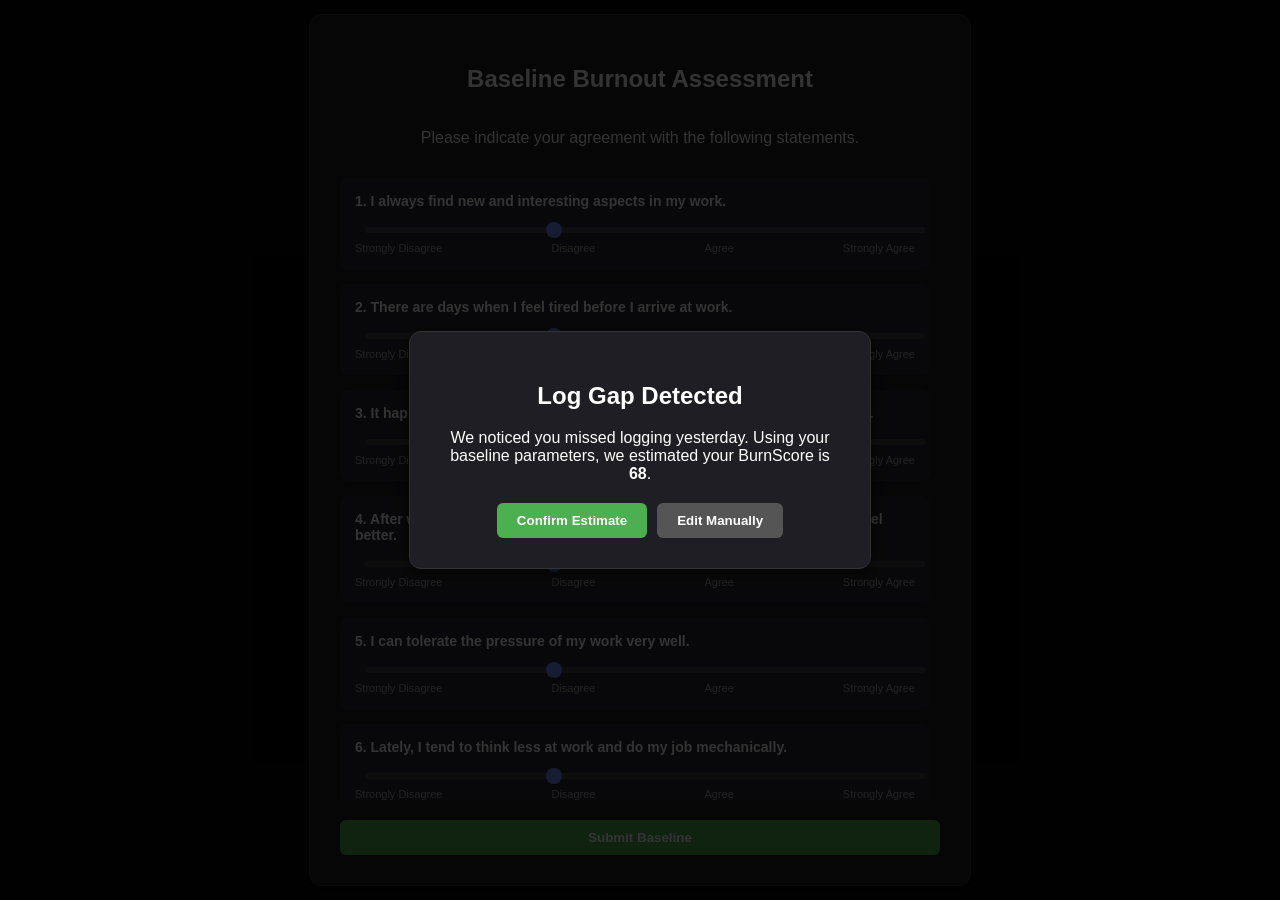
==== Burn Watch/index.html @ 3e3da524 "Add files via upload" ====
<!DOCTYPE html>
<html lang="en">
<head>
    <meta charset="UTF-8">
    <meta name="viewport" content="width=device-width, initial-scale=1.0">
    <title>BurnWatch - Phase 5</title>
    <link rel="stylesheet" href="style.css">
</head>
<body>
<div id="baseline-modal" class="modal" style="display: flex;">
        <div class="modal-content large-modal">
            <h2>Baseline Burnout Assessment</h2>
            <p>Please indicate your agreement with the following statements.</p>
            
            <div id="olbi-questions-container" class="questions-scroll-box"></div>
            
            <button id="submit-baseline-btn" class="btn primary" style="margin-top: 20px; width: 100%;">Submit Baseline</button>
        </div>
    </div>
    <div id="verification-modal" class="modal">
        <div class="modal-content">
            <h2>Log Gap Detected</h2>
            <p>We noticed you missed logging yesterday. Using your baseline parameters, we estimated your BurnScore is <strong>68</strong>.</p>
            <div class="button-group">
                <button id="confirm-btn" class="btn primary">Confirm Estimate</button>
                <button id="edit-btn" class="btn secondary">Edit Manually</button>
            </div>
        </div>
    </div>

    <div class="feedback-container">
        <h3>Suggestion Feedback</h3>
        <p>Did the <em>20-20-20 Rule</em> help reduce your screen time stress yesterday?</p>
        <div class="button-group">
            <button class="btn thumb-btn" onclick="submitFeedback('helpful')">👍 Helpful</button>
            <button class="btn thumb-btn" onclick="submitFeedback('not_helpful')">👎 Not Helpful</button>
        </div>
    </div>
    <div class="dashboard-container">
        
        <div class="score-display">
            <h1 id="current-burn-score">68</h1>
            <p id="risk-level">Risk: MODERATE</p>
        </div>

        <hr>

        <div class="sliders-grid">
            
            <div class="slider-group">
                <label>Mood (1-10)</label>
                <input type="range" id="mood-slider" min="1" max="10" value="7">
                <span id="mood-value" class="slider-value">7</span>
            </div>

            <div class="slider-group">
                <label>Sleep (Hours)</label>
                <input type="range" id="sleep-slider" min="0" max="12" value="7">
                <span id="sleep-value" class="slider-value">7</span>
            </div>

            <div class="slider-group">
                <label>Stress (1-10)</label>
                <input type="range" id="stress-slider" min="1" max="10" value="3">
                <span id="stress-value" class="slider-value">3</span>
            </div>

            <div class="slider-group">
                <label>Social (1-10)</label>
                <input type="range" id="social-slider" min="1" max="10" value="6">
                <span id="social-value" class="slider-value">6</span>
            </div>

        </div>
    </div>
    <script src="script.js"></script>
</body>
</html>
---- Burn Watch/style.css ----
/* General App Styling */
body {
    background-color: #121212; /* Dark background */
    color: #ffffff;
    font-family: 'Segoe UI', Tahoma, Geneva, Verdana, sans-serif;
    display: flex;
    flex-direction: column;
    align-items: center;
    justify-content: center;
    height: 100vh;
    margin: 0;
}

/* Verification Modal (The Popup) */
.modal {
    background-color: rgba(0, 0, 0, 0.8);
    position: fixed;
    top: 0; left: 0; width: 100%; height: 100%;
    display: flex;
    justify-content: center;
    align-items: center;
}

.modal-content {
    background-color: #1e1e24;
    padding: 30px;
    border-radius: 12px;
    text-align: center;
    max-width: 400px;
    box-shadow: 0px 4px 15px rgba(0,0,0,0.5);
    border: 1px solid #333;
}

/* Feedback Card */
.feedback-container {
    background-color: #1e1e24;
    padding: 25px;
    border-radius: 12px;
    text-align: center;
    margin-top: 20px;
    border: 1px solid #333;
}

/* Buttons */
.button-group {
    margin-top: 20px;
    display: flex;
    gap: 10px;
    justify-content: center;
}

.btn {
    padding: 10px 20px;
    border: none;
    border-radius: 6px;
    cursor: pointer;
    font-weight: bold;
    transition: 0.2s;
}

.primary { background-color: #4CAF50; color: white; }
.primary:hover { background-color: #45a049; }

.secondary { background-color: #555; color: white; }
.secondary:hover { background-color: #777; }

.thumb-btn { background-color: #333; color: white; }
.thumb-btn:hover { background-color: #555; }
/* Dashboard Container */
.dashboard-container {
    background-color: #1e1e24;
    padding: 30px;
    border-radius: 16px;
    width: 90%;
    max-width: 600px;
    border: 1px solid #333;
    margin-bottom: 20px;
}

/* Score Display */
.score-display {
    text-align: center;
    margin-bottom: 20px;
}

.score-display h1 {
    font-size: 64px;
    margin: 0;
    color: #4CAF50; /* Defaults to green, we'll change this in JS */
}

.score-display p {
    margin: 5px 0 0 0;
    font-size: 14px;
    color: #aaa;
    text-transform: uppercase;
    letter-spacing: 1px;
}

hr {
    border: 0;
    height: 1px;
    background: #333;
    margin: 20px 0;
}

/* Sliders Grid Layout */
.sliders-grid {
    display: grid;
    grid-template-columns: 1fr 1fr; /* Two columns */
    gap: 20px;
}

.slider-group {
    display: flex;
    align-items: center;
    justify-content: space-between;
}

.slider-group label {
    font-size: 14px;
    color: #ccc;
    width: 100px;
}

/* Customizing the default ugly web sliders */
input[type=range] {
    -webkit-appearance: none;
    width: 100%;
    background: transparent;
    margin: 0 10px;
}

input[type=range]::-webkit-slider-runnable-track {
    width: 100%;
    height: 6px;
    background: #444;
    border-radius: 3px;
}

input[type=range]::-webkit-slider-thumb {
    -webkit-appearance: none;
    height: 16px;
    width: 16px;
    border-radius: 50%;
    background: #6e8efb;
    margin-top: -5px;
    cursor: pointer;
}

.slider-value {
    background-color: #333;
    padding: 5px 10px;
    border-radius: 6px;
    min-width: 20px;
    text-align: center;
    font-weight: bold;
}
/* Baseline Assessment Specific Styles */
.large-modal {
    max-width: 600px;
    width: 90%;
    max-height: 90vh;
    display: flex;
    flex-direction: column;
}

.questions-scroll-box {
    overflow-y: auto;
    padding-right: 10px;
    margin-top: 15px;
    text-align: left;
    /* Custom scrollbar for dark mode */
    scrollbar-width: thin;
    scrollbar-color: #555 #1e1e24;
}

.olbi-question {
    background-color: #2a2a32;
    padding: 15px;
    border-radius: 8px;
    margin-bottom: 15px;
}

.olbi-question p {
    margin: 0 0 10px 0;
    font-size: 14px;
    font-weight: bold;
}

.slider-labels {
    display: flex;
    justify-content: space-between;
    font-size: 11px;
    color: #aaa;
    margin-top: 5px;
}
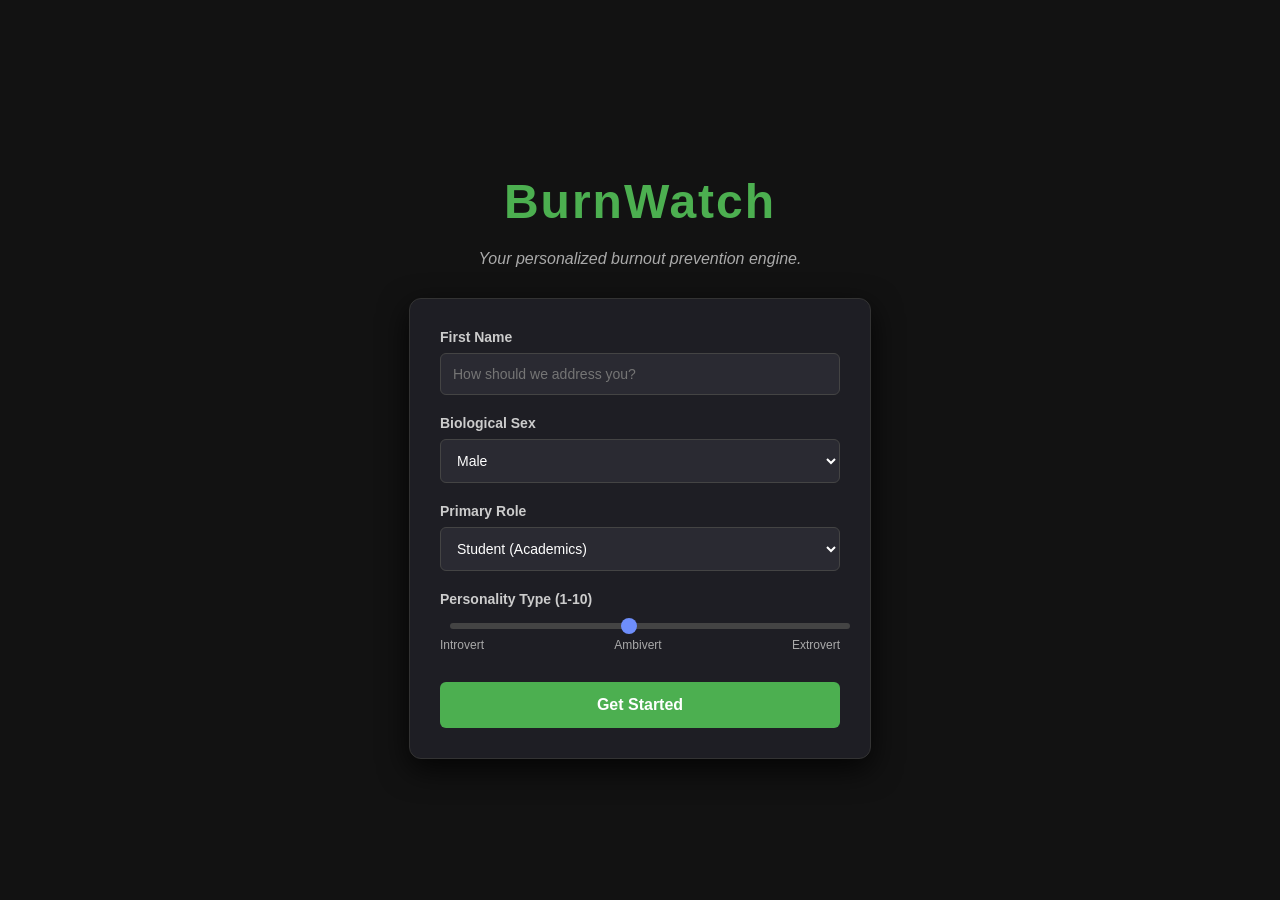
==== commit 6137cbfa: "Update index.html" ====
--- a/Burn Watch/index.html
+++ b/Burn Watch/index.html
@@ -3,76 +3,142 @@
 <head>
     <meta charset="UTF-8">
     <meta name="viewport" content="width=device-width, initial-scale=1.0">
-    <title>BurnWatch - Phase 5</title>
+    <title>BurnWatch</title>
     <link rel="stylesheet" href="style.css">
 </head>
 <body>
-<div id="baseline-modal" class="modal" style="display: flex;">
+
+    <div id="welcome-screen" class="full-screen-container">
+        <h1 class="brand-title">BurnWatch</h1>
+        <p class="subtitle">Your personalized burnout prevention engine.</p>
+        
+        <div class="onboarding-form">
+            <div class="input-group">
+                <label>First Name</label>
+                <input type="text" id="user-name" placeholder="How should we address you?">
+            </div>
+            
+            <div class="input-group">
+                <label>Biological Sex</label>
+                <select id="user-sex">
+                    <option value="Male">Male</option>
+                    <option value="Female">Female</option>
+                    <option value="Other">Other / Prefer not to say</option>
+                </select>
+            </div>
+
+            <div class="input-group">
+                <label>Primary Role</label>
+                <select id="user-role">
+                    <option value="Student">Student (Academics)</option>
+                    <option value="Working Professional">Working Professional</option>
+                    <option value="Both">Both (High Strain)</option>
+                </select>
+            </div>
+
+            <div class="input-group">
+                <label>Personality Type (1-10)</label>
+                <input type="range" id="personality-slider" min="1" max="10" value="5">
+                <div class="slider-labels" style="margin-top: 5px; font-size: 12px; color: #aaa; display: flex; justify-content: space-between;">
+                    <span>Introvert</span>
+                    <span>Ambivert</span>
+                    <span>Extrovert</span>
+                </div>
+            </div>
+
+            <button id="get-started-btn" class="btn primary full-width">Get Started</button>
+        </div>
+    </div>
+
+    <div id="baseline-modal" class="modal" style="display: none;">
         <div class="modal-content large-modal">
             <h2>Baseline Burnout Assessment</h2>
             <p>Please indicate your agreement with the following statements.</p>
-            
             <div id="olbi-questions-container" class="questions-scroll-box"></div>
-            
             <button id="submit-baseline-btn" class="btn primary" style="margin-top: 20px; width: 100%;">Submit Baseline</button>
         </div>
     </div>
-    <div id="verification-modal" class="modal">
-        <div class="modal-content">
-            <h2>Log Gap Detected</h2>
-            <p>We noticed you missed logging yesterday. Using your baseline parameters, we estimated your BurnScore is <strong>68</strong>.</p>
-            <div class="button-group">
-                <button id="confirm-btn" class="btn primary">Confirm Estimate</button>
-                <button id="edit-btn" class="btn secondary">Edit Manually</button>
-            </div>
-        </div>
+
+    <div class="app-layout">
+        
+        <aside class="sidebar">
+            <h2 class="sidebar-brand">BurnWatch</h2>
+            <ul class="nav-menu">
+                <li><button class="nav-btn active" onclick="switchView('dashboard-view')">Dashboard</button></li>
+                <li><button class="nav-btn" onclick="switchView('daily-log-view')">Daily Log</button></li>
+                <li><button class="nav-btn" onclick="switchView('profile-view')">Profile</button></li>
+            </ul>
+        </aside>
+
+        <main class="main-content">
+            
+            <section id="dashboard-view" class="view-section active">
+                <h2>Welcome back, <span id="dash-name">User</span></h2>
+                <div class="dashboard-grid">
+                    <div class="dash-card" onclick="document.getElementById('baseline-modal').style.display='flex'">
+                        <h3>📝 Baseline Assessment</h3>
+                        <p>Take the OLBI inventory.</p>
+                    </div>
+                    <div class="dash-card" onclick="switchView('daily-log-view')">
+                        <h3>📊 Log Daily Metrics</h3>
+                        <p>Update your BurnScore.</p>
+                    </div>
+                    <div class="dash-card">
+                        <h3>📈 BurnGraph</h3>
+                        <p>View your 7-day prediction.</p>
+                    </div>
+                    <div class="dash-card panic-card" onclick="alert('🚨 STRESS DETECTED: Try the 20-20-20 rule to reduce strain.')">
+                        <h3>🚨 I'm Feeling Stressed</h3>
+                        <p>Instant recovery intervention.</p>
+                    </div>
+                </div>
+            </section>
+
+            <section id="daily-log-view" class="view-section" style="display: none;">
+                <div class="dashboard-container">
+                    <div class="score-display">
+                        <h1 id="current-burn-score">50</h1>
+                        <p id="risk-level">Risk: MODERATE</p>
+                    </div>
+                    <hr>
+                    <div class="sliders-grid">
+                        <div class="slider-group">
+                            <label>Mood (1-10)</label>
+                            <input type="range" id="mood-slider" min="1" max="10" value="7">
+                            <span id="mood-value" class="slider-value">7</span>
+                        </div>
+                        <div class="slider-group">
+                            <label>Sleep (Hours)</label>
+                            <input type="range" id="sleep-slider" min="0" max="12" value="7">
+                            <span id="sleep-value" class="slider-value">7</span>
+                        </div>
+                        <div class="slider-group">
+                            <label>Stress (1-10)</label>
+                            <input type="range" id="stress-slider" min="1" max="10" value="3">
+                            <span id="stress-value" class="slider-value">3</span>
+                        </div>
+                        <div class="slider-group">
+                            <label>Social (1-10)</label>
+                            <input type="range" id="social-slider" min="1" max="10" value="6">
+                            <span id="social-value" class="slider-value">6</span>
+                        </div>
+                    </div>
+                </div>
+            </section>
+
+            <section id="profile-view" class="view-section" style="display: none;">
+                <h2>Your Profile</h2>
+                <div class="profile-card">
+                    <p><strong>Name:</strong> <span id="profile-name-display">--</span></p>
+                    <p><strong>Sex:</strong> <span id="profile-sex-display">--</span></p>
+                    <p><strong>Role:</strong> <span id="profile-role-display">--</span></p>
+                    <p><strong>Personality Score:</strong> <span id="profile-personality-display">--</span> / 10</p>
+                </div>
+            </section>
+
+        </main>
     </div>
 
-    <div class="feedback-container">
-        <h3>Suggestion Feedback</h3>
-        <p>Did the <em>20-20-20 Rule</em> help reduce your screen time stress yesterday?</p>
-        <div class="button-group">
-            <button class="btn thumb-btn" onclick="submitFeedback('helpful')">👍 Helpful</button>
-            <button class="btn thumb-btn" onclick="submitFeedback('not_helpful')">👎 Not Helpful</button>
-        </div>
-    </div>
-    <div class="dashboard-container">
-        
-        <div class="score-display">
-            <h1 id="current-burn-score">68</h1>
-            <p id="risk-level">Risk: MODERATE</p>
-        </div>
-
-        <hr>
-
-        <div class="sliders-grid">
-            
-            <div class="slider-group">
-                <label>Mood (1-10)</label>
-                <input type="range" id="mood-slider" min="1" max="10" value="7">
-                <span id="mood-value" class="slider-value">7</span>
-            </div>
-
-            <div class="slider-group">
-                <label>Sleep (Hours)</label>
-                <input type="range" id="sleep-slider" min="0" max="12" value="7">
-                <span id="sleep-value" class="slider-value">7</span>
-            </div>
-
-            <div class="slider-group">
-                <label>Stress (1-10)</label>
-                <input type="range" id="stress-slider" min="1" max="10" value="3">
-                <span id="stress-value" class="slider-value">3</span>
-            </div>
-
-            <div class="slider-group">
-                <label>Social (1-10)</label>
-                <input type="range" id="social-slider" min="1" max="10" value="6">
-                <span id="social-value" class="slider-value">6</span>
-            </div>
-
-        </div>
-    </div>
     <script src="script.js"></script>
 </body>
-</html>+</html>
--- a/Burn Watch/style.css
+++ b/Burn Watch/style.css
@@ -156,6 +156,17 @@
     text-align: center;
     font-weight: bold;
 }
+
+
+
+
+
+/* ------------------------------------*/
+
+
+
+
+
 /* Baseline Assessment Specific Styles */
 .large-modal {
     max-width: 600px;
@@ -194,4 +205,179 @@
     font-size: 11px;
     color: #aaa;
     margin-top: 5px;
-}+}
+
+
+
+/* -----------------------------*/
+
+
+
+/* Welcome Screen Layout */
+.full-screen-container {
+    position: absolute;
+    top: 0; left: 0; right: 0; bottom: 0;
+    background-color: #121212;
+    display: flex;
+    flex-direction: column;
+    align-items: center;
+    justify-content: center;
+    z-index: 100; /* Keeps it on top of the dashboard */
+}
+
+.brand-title {
+    font-size: 48px;
+    color: #4CAF50;
+    margin-bottom: 5px;
+    letter-spacing: 2px;
+}
+
+.subtitle {
+    color: #aaa;
+    margin-bottom: 30px;
+    font-style: italic;
+}
+
+.onboarding-form {
+    background-color: #1e1e24;
+    padding: 30px;
+    border-radius: 12px;
+    width: 90%;
+    max-width: 400px;
+    border: 1px solid #333;
+    box-shadow: 0px 10px 30px rgba(0,0,0,0.8);
+}
+
+/* Form Inputs */
+.input-group {
+    margin-bottom: 20px;
+    text-align: left;
+}
+
+.input-group label {
+    display: block;
+    margin-bottom: 8px;
+    color: #ccc;
+    font-size: 14px;
+    font-weight: bold;
+}
+
+/* Styling the Text Boxes and Dropdowns */
+.input-group input[type="text"],
+.input-group select {
+    width: 100%;
+    padding: 12px;
+    border-radius: 6px;
+    border: 1px solid #444;
+    background-color: #2a2a32;
+    color: white;
+    font-family: inherit;
+    font-size: 14px;
+    box-sizing: border-box; /* Ensures padding doesn't break the width */
+}
+
+/* Removing the ugly default focus outline and replacing it with green */
+.input-group input[type="text"]:focus,
+.input-group select:focus {
+    outline: none;
+    border-color: #4CAF50;
+}
+
+.full-width {
+    width: 100%;
+    margin-top: 10px;
+    font-size: 16px;
+    padding: 14px;
+}
+/* ===== FANCY HOME PAGE ===== */
+
+.logo {
+    color: #4CAF50;
+}
+
+/* Hero Section */
+.hero {
+    position: relative;
+    text-align: center;
+    padding: 120px 20px;
+    overflow: hidden;
+}
+
+.hero h1 {
+    font-size: 48px;
+    margin-bottom: 20px;
+}
+
+.hero p {
+    color: #bbb;
+    margin-bottom: 30px;
+    font-size: 18px;
+}
+
+/* Glow Button */
+.glow-btn {
+    padding: 15px 30px;
+    background: linear-gradient(45deg, #4CAF50, #6e8efb);
+    color: white;
+    border-radius: 30px;
+    font-weight: bold;
+    text-decoration: none;
+    box-shadow: 0 0 15px rgba(110, 142, 251, 0.6);
+    transition: 0.3s;
+}
+
+.glow-btn:hover {
+    transform: scale(1.05);
+    box-shadow: 0 0 25px rgba(110, 142, 251, 1);
+}
+
+/* Glow Circles */
+.glow-circle {
+    position: absolute;
+    border-radius: 50%;
+    filter: blur(100px);
+    opacity: 0.4;
+}
+
+.glow-circle.one {
+    width: 300px;
+    height: 300px;
+    background: #4CAF50;
+    top: 50px;
+    left: 10%;
+}
+
+.glow-circle.two {
+    width: 300px;
+    height: 300px;
+    background: #6e8efb;
+    bottom: 50px;
+    right: 10%;
+}
+
+/* Features Upgrade */
+.feature-card {
+    background: #1e1e24;
+    padding: 30px;
+    border-radius: 16px;
+    width: 260px;
+    text-align: center;
+    border: 1px solid #333;
+    transition: 0.3s;
+}
+
+.feature-card:hover {
+    transform: translateY(-10px) scale(1.03);
+    border-color: #6e8efb;
+    box-shadow: 0 10px 30px rgba(0,0,0,0.5);
+}
+
+/* CTA Section */
+.cta {
+    text-align: center;
+    padding: 80px 20px;
+}
+
+.cta h2 {
+    margin-bottom: 20px;
+}
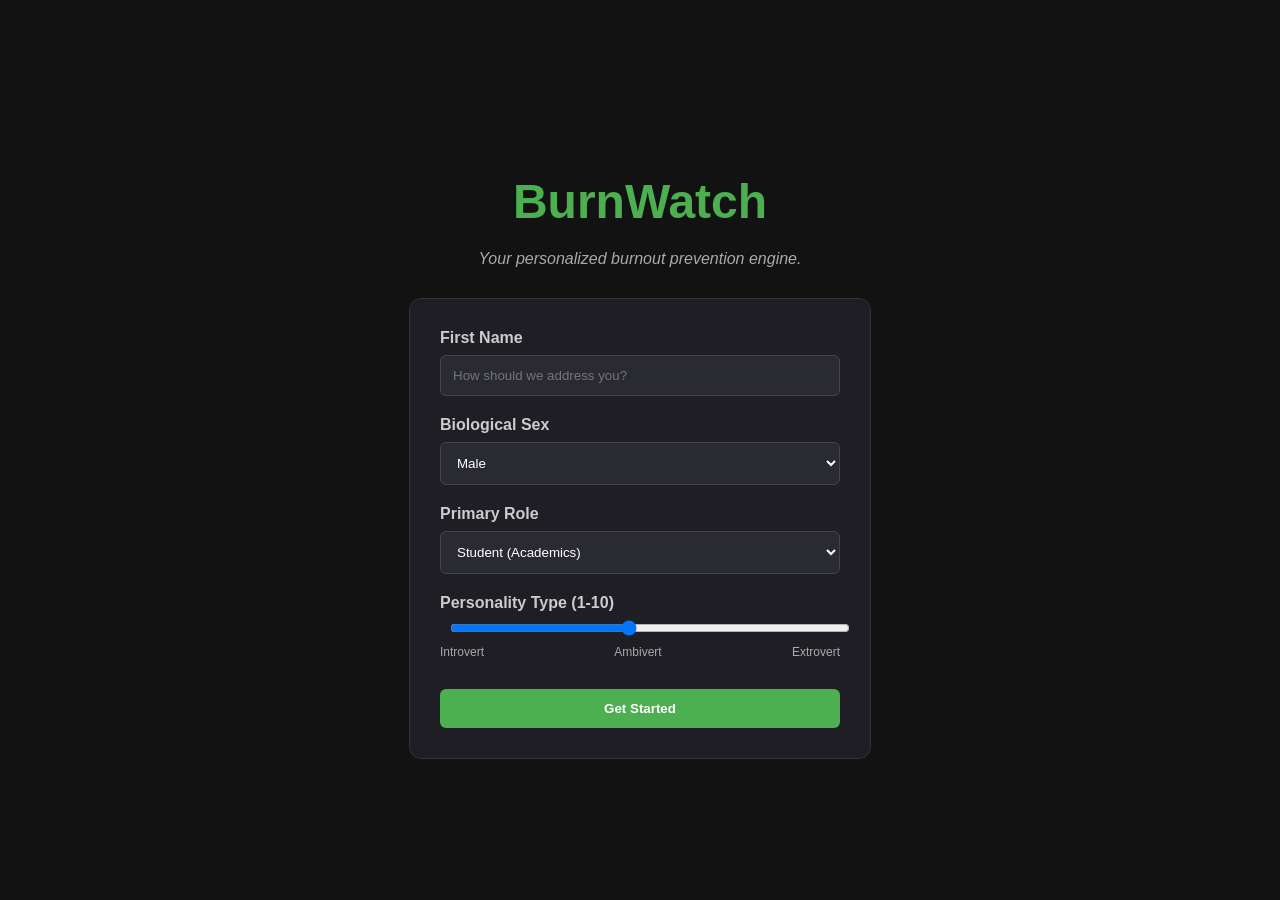
==== commit a1b56714: "Update index.html" ====
--- a/Burn Watch/index.html
+++ b/Burn Watch/index.html
@@ -95,34 +95,76 @@
             </section>
 
             <section id="daily-log-view" class="view-section" style="display: none;">
-                <div class="dashboard-container">
-                    <div class="score-display">
-                        <h1 id="current-burn-score">50</h1>
-                        <p id="risk-level">Risk: MODERATE</p>
+                <div class="dashboard-container wizard-container">
+                    
+                    <div class="wizard-step active-step" id="step-1">
+                        <h2>Physical Activity</h2>
+                        <div class="input-group">
+                            <label>Steps Taken Today</label>
+                            <input type="number" id="steps-input" placeholder="e.g., 8500">
+                        </div>
+                        <div class="input-group">
+                            <label>Resting Heart Rate (bpm)</label>
+                            <input type="number" id="hr-input" placeholder="e.g., 65">
+                        </div>
+                        <button class="btn primary full-width" onclick="nextStep(2)">Next</button>
                     </div>
-                    <hr>
-                    <div class="sliders-grid">
-                        <div class="slider-group">
-                            <label>Mood (1-10)</label>
-                            <input type="range" id="mood-slider" min="1" max="10" value="7">
-                            <span id="mood-value" class="slider-value">7</span>
+
+                    <div class="wizard-step" id="step-2" style="display: none;">
+                        <h2>Rest & Strain</h2>
+                        <div class="slider-group" style="flex-direction: column; align-items: flex-start; margin-bottom: 20px;">
+                            <label style="width: 100%; margin-bottom: 10px;">Sleep (Hours): <span id="sleep-value">7</span></label>
+                            <input type="range" id="sleep-slider" min="0" max="12" value="7" oninput="document.getElementById('sleep-value').innerText=this.value">
                         </div>
-                        <div class="slider-group">
-                            <label>Sleep (Hours)</label>
-                            <input type="range" id="sleep-slider" min="0" max="12" value="7">
-                            <span id="sleep-value" class="slider-value">7</span>
+                        <div class="slider-group" style="flex-direction: column; align-items: flex-start;">
+                            <label style="width: 100%; margin-bottom: 10px;">Screen Time (Hours): <span id="screen-value">5</span></label>
+                            <input type="range" id="screen-slider" min="0" max="18" value="5" oninput="document.getElementById('screen-value').innerText=this.value">
                         </div>
-                        <div class="slider-group">
-                            <label>Stress (1-10)</label>
-                            <input type="range" id="stress-slider" min="1" max="10" value="3">
-                            <span id="stress-value" class="slider-value">3</span>
-                        </div>
-                        <div class="slider-group">
-                            <label>Social (1-10)</label>
-                            <input type="range" id="social-slider" min="1" max="10" value="6">
-                            <span id="social-value" class="slider-value">6</span>
+                        <div class="button-group" style="display: flex; gap: 10px; margin-top: 20px;">
+                            <button class="btn secondary full-width" onclick="nextStep(1)">Back</button>
+                            <button class="btn primary full-width" onclick="nextStep(3)">Next</button>
                         </div>
                     </div>
+
+                    <div class="wizard-step" id="step-3" style="display: none;">
+                        <h2>Mental State</h2>
+                        <div class="slider-group" style="flex-direction: column; align-items: flex-start; margin-bottom: 20px;">
+                            <label style="width: 100%; margin-bottom: 10px;">Stress Level (1-10): <span id="stress-value">5</span></label>
+                            <input type="range" id="stress-slider" min="1" max="10" value="5" oninput="document.getElementById('stress-value').innerText=this.value">
+                        </div>
+                        <div class="slider-group" style="flex-direction: column; align-items: flex-start;">
+                            <label style="width: 100%; margin-bottom: 10px;">Socialization (1-10): <span id="social-value">5</span></label>
+                            <input type="range" id="social-slider" min="1" max="10" value="5" oninput="document.getElementById('social-value').innerText=this.value">
+                        </div>
+                        <div class="button-group" style="display: flex; gap: 10px; margin-top: 20px;">
+                            <button class="btn secondary full-width" onclick="nextStep(2)">Back</button>
+                            <button class="btn primary full-width" onclick="nextStep(4)">Next</button>
+                        </div>
+                    </div>
+
+                    <div class="wizard-step" id="step-4" style="display: none;">
+                        <h2>What's causing stress?</h2>
+                        <p style="color: #aaa; font-size: 14px; margin-top: 0;">Select all that apply today.</p>
+                        
+                        <div class="tags-container" id="stress-tags">
+                            </div>
+
+                        <div class="button-group" style="display: flex; gap: 10px; margin-top: 20px;">
+                            <button class="btn secondary full-width" onclick="nextStep(3)">Back</button>
+                            <button class="btn primary full-width" onclick="submitDailyLog()">Calculate Score</button>
+                        </div>
+                    </div>
+
+                    <div class="wizard-step" id="step-5" style="display: none;">
+                        <div class="score-display">
+                            <h2 style="color: #ccc; margin-bottom: 0;">Your Daily BurnScore</h2>
+                            <h1 id="current-burn-score" style="font-size: 80px; margin: 10px 0;">--</h1>
+                            <p id="risk-level">Risk: PENDING</p>
+                        </div>
+                        <hr>
+                        <button class="btn secondary full-width" onclick="switchView('dashboard-view'); nextStep(1);">Return to Dashboard</button>
+                    </div>
+
                 </div>
             </section>
 
--- a/Burn Watch/style.css
+++ b/Burn Watch/style.css
@@ -1,242 +1,26 @@
 /* General App Styling */
 body {
-    background-color: #121212; /* Dark background */
+    background-color: #121212;
     color: #ffffff;
     font-family: 'Segoe UI', Tahoma, Geneva, Verdana, sans-serif;
-    display: flex;
-    flex-direction: column;
-    align-items: center;
-    justify-content: center;
-    height: 100vh;
     margin: 0;
+    overflow: hidden; /* Prevents whole page scrolling */
 }
 
-/* Verification Modal (The Popup) */
-.modal {
-    background-color: rgba(0, 0, 0, 0.8);
-    position: fixed;
-    top: 0; left: 0; width: 100%; height: 100%;
-    display: flex;
-    justify-content: center;
-    align-items: center;
-}
-
-.modal-content {
-    background-color: #1e1e24;
-    padding: 30px;
-    border-radius: 12px;
-    text-align: center;
-    max-width: 400px;
-    box-shadow: 0px 4px 15px rgba(0,0,0,0.5);
-    border: 1px solid #333;
-}
-
-/* Feedback Card */
-.feedback-container {
-    background-color: #1e1e24;
-    padding: 25px;
-    border-radius: 12px;
-    text-align: center;
-    margin-top: 20px;
-    border: 1px solid #333;
-}
-
-/* Buttons */
-.button-group {
-    margin-top: 20px;
-    display: flex;
-    gap: 10px;
-    justify-content: center;
-}
-
-.btn {
-    padding: 10px 20px;
-    border: none;
-    border-radius: 6px;
-    cursor: pointer;
-    font-weight: bold;
-    transition: 0.2s;
-}
-
-.primary { background-color: #4CAF50; color: white; }
-.primary:hover { background-color: #45a049; }
-
-.secondary { background-color: #555; color: white; }
-.secondary:hover { background-color: #777; }
-
-.thumb-btn { background-color: #333; color: white; }
-.thumb-btn:hover { background-color: #555; }
-/* Dashboard Container */
-.dashboard-container {
-    background-color: #1e1e24;
-    padding: 30px;
-    border-radius: 16px;
-    width: 90%;
-    max-width: 600px;
-    border: 1px solid #333;
-    margin-bottom: 20px;
-}
-
-/* Score Display */
-.score-display {
-    text-align: center;
-    margin-bottom: 20px;
-}
-
-.score-display h1 {
-    font-size: 64px;
-    margin: 0;
-    color: #4CAF50; /* Defaults to green, we'll change this in JS */
-}
-
-.score-display p {
-    margin: 5px 0 0 0;
-    font-size: 14px;
-    color: #aaa;
-    text-transform: uppercase;
-    letter-spacing: 1px;
-}
-
-hr {
-    border: 0;
-    height: 1px;
-    background: #333;
-    margin: 20px 0;
-}
-
-/* Sliders Grid Layout */
-.sliders-grid {
-    display: grid;
-    grid-template-columns: 1fr 1fr; /* Two columns */
-    gap: 20px;
-}
-
-.slider-group {
-    display: flex;
-    align-items: center;
-    justify-content: space-between;
-}
-
-.slider-group label {
-    font-size: 14px;
-    color: #ccc;
-    width: 100px;
-}
-
-/* Customizing the default ugly web sliders */
-input[type=range] {
-    -webkit-appearance: none;
-    width: 100%;
-    background: transparent;
-    margin: 0 10px;
-}
-
-input[type=range]::-webkit-slider-runnable-track {
-    width: 100%;
-    height: 6px;
-    background: #444;
-    border-radius: 3px;
-}
-
-input[type=range]::-webkit-slider-thumb {
-    -webkit-appearance: none;
-    height: 16px;
-    width: 16px;
-    border-radius: 50%;
-    background: #6e8efb;
-    margin-top: -5px;
-    cursor: pointer;
-}
-
-.slider-value {
-    background-color: #333;
-    padding: 5px 10px;
-    border-radius: 6px;
-    min-width: 20px;
-    text-align: center;
-    font-weight: bold;
-}
-
-
-
-
-
-/* ------------------------------------*/
-
-
-
-
-
-/* Baseline Assessment Specific Styles */
-.large-modal {
-    max-width: 600px;
-    width: 90%;
-    max-height: 90vh;
-    display: flex;
-    flex-direction: column;
-}
-
-.questions-scroll-box {
-    overflow-y: auto;
-    padding-right: 10px;
-    margin-top: 15px;
-    text-align: left;
-    /* Custom scrollbar for dark mode */
-    scrollbar-width: thin;
-    scrollbar-color: #555 #1e1e24;
-}
-
-.olbi-question {
-    background-color: #2a2a32;
-    padding: 15px;
-    border-radius: 8px;
-    margin-bottom: 15px;
-}
-
-.olbi-question p {
-    margin: 0 0 10px 0;
-    font-size: 14px;
-    font-weight: bold;
-}
-
-.slider-labels {
-    display: flex;
-    justify-content: space-between;
-    font-size: 11px;
-    color: #aaa;
-    margin-top: 5px;
-}
-
-
-
-/* -----------------------------*/
-
-
-
-/* Welcome Screen Layout */
+/* Welcome Screen */
 .full-screen-container {
     position: absolute;
-    top: 0; left: 0; right: 0; bottom: 0;
+    top: 0; left: 0; width: 100vw; height: 100vh;
     background-color: #121212;
     display: flex;
     flex-direction: column;
     align-items: center;
     justify-content: center;
-    z-index: 100; /* Keeps it on top of the dashboard */
+    z-index: 100;
 }
 
-.brand-title {
-    font-size: 48px;
-    color: #4CAF50;
-    margin-bottom: 5px;
-    letter-spacing: 2px;
-}
-
-.subtitle {
-    color: #aaa;
-    margin-bottom: 30px;
-    font-style: italic;
-}
+.brand-title { color: #4CAF50; font-size: 48px; margin-bottom: 5px; }
+.subtitle { color: #aaa; margin-bottom: 30px; font-style: italic; }
 
 .onboarding-form {
     background-color: #1e1e24;
@@ -245,139 +29,122 @@
     width: 90%;
     max-width: 400px;
     border: 1px solid #333;
-    box-shadow: 0px 10px 30px rgba(0,0,0,0.8);
 }
 
-/* Form Inputs */
-.input-group {
-    margin-bottom: 20px;
-    text-align: left;
+.input-group { margin-bottom: 20px; text-align: left; }
+.input-group label { display: block; margin-bottom: 8px; color: #ccc; font-weight: bold; }
+.input-group input[type="text"], .input-group select {
+    width: 100%; padding: 12px; border-radius: 6px;
+    border: 1px solid #444; background-color: #2a2a32; color: white;
+    box-sizing: border-box;
 }
 
-.input-group label {
-    display: block;
-    margin-bottom: 8px;
-    color: #ccc;
-    font-size: 14px;
-    font-weight: bold;
+/* Modals */
+.modal {
+    background-color: rgba(0, 0, 0, 0.8);
+    position: fixed; top: 0; left: 0; width: 100%; height: 100%;
+    display: flex; justify-content: center; align-items: center;
+    z-index: 50;
 }
 
-/* Styling the Text Boxes and Dropdowns */
-.input-group input[type="text"],
-.input-group select {
-    width: 100%;
-    padding: 12px;
-    border-radius: 6px;
-    border: 1px solid #444;
-    background-color: #2a2a32;
-    color: white;
-    font-family: inherit;
-    font-size: 14px;
-    box-sizing: border-box; /* Ensures padding doesn't break the width */
+.modal-content {
+    background-color: #1e1e24; padding: 30px; border-radius: 12px;
+    text-align: center; max-width: 400px; border: 1px solid #333;
 }
 
-/* Removing the ugly default focus outline and replacing it with green */
-.input-group input[type="text"]:focus,
-.input-group select:focus {
-    outline: none;
-    border-color: #4CAF50;
+.large-modal { max-width: 600px; width: 90%; max-height: 80vh; display: flex; flex-direction: column; }
+.questions-scroll-box { overflow-y: auto; text-align: left; margin-top: 15px; padding-right: 10px; }
+.olbi-question { background-color: #2a2a32; padding: 15px; border-radius: 8px; margin-bottom: 15px; }
+.slider-labels { display: flex; justify-content: space-between; font-size: 11px; color: #aaa; margin-top: 5px; }
+
+/* Buttons */
+.btn { padding: 12px 20px; border: none; border-radius: 6px; font-weight: bold; cursor: pointer; transition: 0.2s; }
+.primary { background-color: #4CAF50; color: white; }
+.primary:hover { background-color: #45a049; }
+.full-width { width: 100%; margin-top: 10px; }
+
+/* App Layout & Sidebar */
+.app-layout { display: flex; width: 100vw; height: 100vh; }
+.sidebar { width: 250px; background-color: #1a1a1a; border-right: 1px solid #333; padding: 20px; }
+.sidebar-brand { color: #4CAF50; text-align: center; margin-bottom: 40px; }
+.nav-menu { list-style: none; padding: 0; }
+.nav-btn { width: 100%; background: none; border: none; color: #aaa; text-align: left; padding: 15px; font-size: 16px; cursor: pointer; border-radius: 8px; margin-bottom: 10px; }
+.nav-btn:hover, .nav-btn.active { background-color: #333; color: white; }
+
+/* Main Content */
+.main-content { flex: 1; padding: 40px; overflow-y: auto; }
+.dashboard-grid { display: grid; grid-template-columns: 1fr 1fr; gap: 20px; margin-top: 20px; }
+.dash-card { background-color: #1e1e24; border: 1px solid #333; padding: 30px; border-radius: 12px; cursor: pointer; transition: 0.2s; }
+.dash-card:hover { transform: translateY(-5px); background-color: #2a2a32; }
+.panic-card { border: 1px solid #F44336; }
+.panic-card h3 { color: #F44336; }
+
+/* Daily Log Sliders */
+.dashboard-container { background-color: #1e1e24; padding: 30px; border-radius: 16px; max-width: 600px; border: 1px solid #333; }
+.score-display { text-align: center; margin-bottom: 20px; }
+.score-display h1 { font-size: 64px; margin: 0; }
+hr { border: 0; height: 1px; background: #333; margin: 20px 0; }
+.sliders-grid { display: grid; grid-template-columns: 1fr 1fr; gap: 20px; }
+.slider-group { display: flex; align-items: center; justify-content: space-between; }
+.slider-group label { font-size: 14px; color: #ccc; width: 100px; }
+input[type=range] { width: 100%; margin: 0 10px; }
+.slider-value { background-color: #333; padding: 5px 10px; border-radius: 6px; font-weight: bold; }
+
+/* Profile Card */
+.profile-card { background-color: #1e1e24; padding: 20px; border-radius: 12px; border: 1px solid #333; max-width: 400px; line-height: 1.8; }
+
+/* Daily Log Wizard Styling */
+.wizard-container {
+    min-height: 400px;
+    display: flex;
+    flex-direction: column;
+    justify-content: center;
 }
 
-.full-width {
-    width: 100%;
-    margin-top: 10px;
-    font-size: 16px;
-    padding: 14px;
-}
-/* ===== FANCY HOME PAGE ===== */
-
-.logo {
-    color: #4CAF50;
+.wizard-step {
+    animation: fadeIn 0.3s ease-in-out;
 }
 
-/* Hero Section */
-.hero {
-    position: relative;
-    text-align: center;
-    padding: 120px 20px;
-    overflow: hidden;
+@keyframes fadeIn {
+    from { opacity: 0; transform: translateY(10px); }
+    to { opacity: 1; transform: translateY(0); }
 }
 
-.hero h1 {
-    font-size: 48px;
-    margin-bottom: 20px;
+/* Stress Tag Chips */
+.tags-container {
+    display: flex;
+    flex-wrap: wrap;
+    gap: 10px;
+    margin-top: 15px;
 }
 
-.hero p {
-    color: #bbb;
-    margin-bottom: 30px;
-    font-size: 18px;
+.tag-chip {
+    background-color: #2a2a32;
+    border: 1px solid #444;
+    padding: 8px 16px;
+    border-radius: 20px;
+    font-size: 13px;
+    color: #ccc;
+    cursor: pointer;
+    transition: 0.2s;
+    user-select: none;
 }
 
-/* Glow Button */
-.glow-btn {
-    padding: 15px 30px;
-    background: linear-gradient(45deg, #4CAF50, #6e8efb);
-    color: white;
-    border-radius: 30px;
-    font-weight: bold;
-    text-decoration: none;
-    box-shadow: 0 0 15px rgba(110, 142, 251, 0.6);
-    transition: 0.3s;
+.tag-chip:hover {
+    border-color: #666;
 }
 
-.glow-btn:hover {
-    transform: scale(1.05);
-    box-shadow: 0 0 25px rgba(110, 142, 251, 1);
+.tag-chip.active {
+    background-color: #F44336; /* Red indicates stress contribution */
+    color: white;
+    border-color: #F44336;
+    box-shadow: 0px 0px 10px rgba(244, 67, 54, 0.3);
 }
 
-/* Glow Circles */
-.glow-circle {
-    position: absolute;
-    border-radius: 50%;
-    filter: blur(100px);
-    opacity: 0.4;
+/* Make text inputs match the design */
+input[type="number"] {
+    width: 100%; padding: 12px; border-radius: 6px;
+    border: 1px solid #444; background-color: #2a2a32; color: white;
+    box-sizing: border-box; font-family: inherit;
 }
-
-.glow-circle.one {
-    width: 300px;
-    height: 300px;
-    background: #4CAF50;
-    top: 50px;
-    left: 10%;
-}
-
-.glow-circle.two {
-    width: 300px;
-    height: 300px;
-    background: #6e8efb;
-    bottom: 50px;
-    right: 10%;
-}
-
-/* Features Upgrade */
-.feature-card {
-    background: #1e1e24;
-    padding: 30px;
-    border-radius: 16px;
-    width: 260px;
-    text-align: center;
-    border: 1px solid #333;
-    transition: 0.3s;
-}
-
-.feature-card:hover {
-    transform: translateY(-10px) scale(1.03);
-    border-color: #6e8efb;
-    box-shadow: 0 10px 30px rgba(0,0,0,0.5);
-}
-
-/* CTA Section */
-.cta {
-    text-align: center;
-    padding: 80px 20px;
-}
-
-.cta h2 {
-    margin-bottom: 20px;
-}
+input[type="number"]:focus { outline: none; border-color: #4CAF50; }
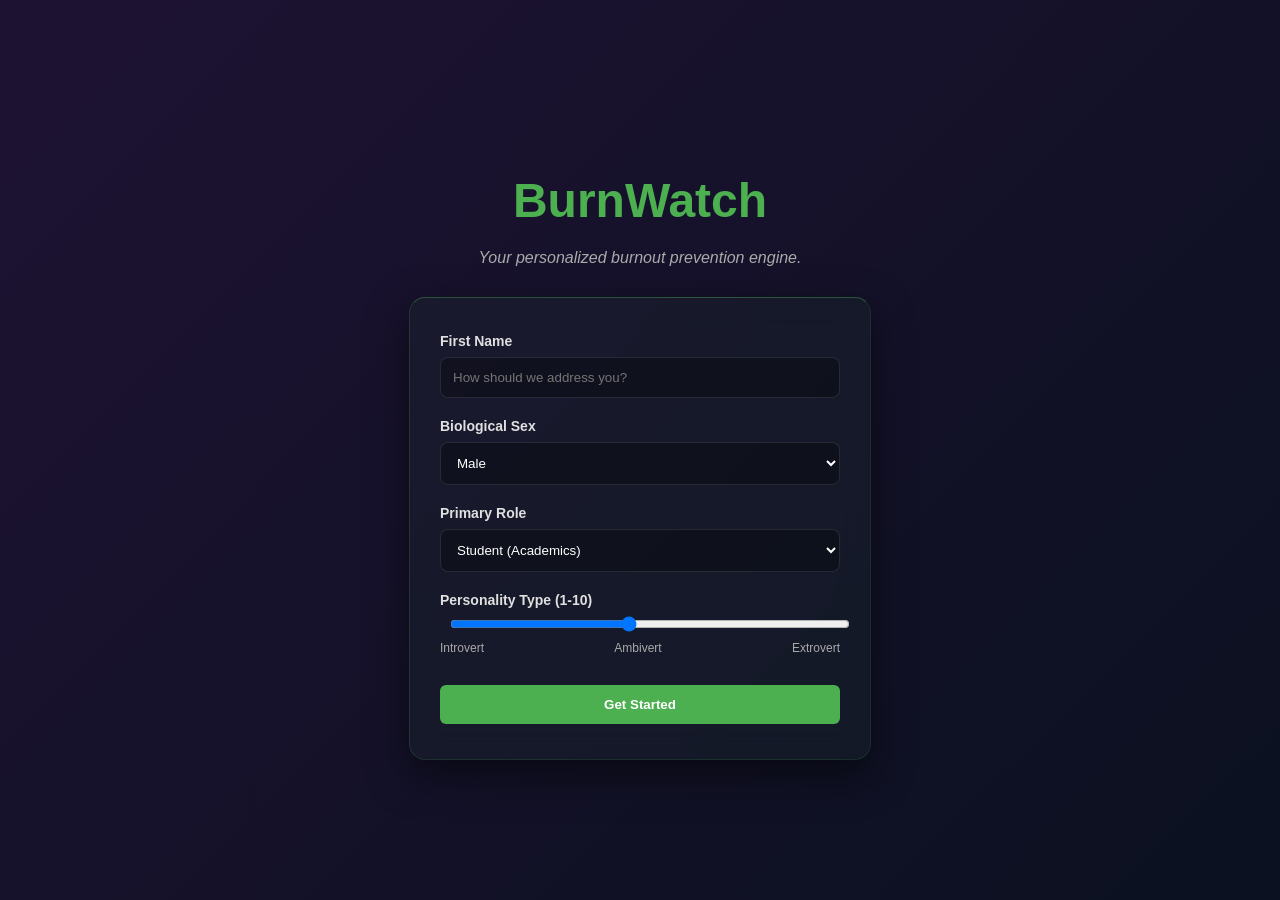
==== commit 9b2fb77e: "Update index.html" ====
--- a/Burn Watch/index.html
+++ b/Burn Watch/index.html
@@ -61,12 +61,24 @@
 
     <div class="app-layout">
         
-        <aside class="sidebar">
-            <h2 class="sidebar-brand">BurnWatch</h2>
+        <aside class="sidebar" id="app-sidebar">
+            <div class="sidebar-header">
+                <h2 class="sidebar-brand">BurnWatch</h2>
+                <button id="toggle-sidebar-btn" class="toggle-btn">☰</button>
+            </div>
+            
+            <hr class="sidebar-divider"> 
+
             <ul class="nav-menu">
-                <li><button class="nav-btn active" onclick="switchView('dashboard-view')">Dashboard</button></li>
-                <li><button class="nav-btn" onclick="switchView('daily-log-view')">Daily Log</button></li>
-                <li><button class="nav-btn" onclick="switchView('profile-view')">Profile</button></li>
+                <li><button class="nav-btn active" onclick="switchView('dashboard-view')">
+                    <span class="icon">🏠</span> <span class="nav-text">Dashboard</span>
+                </button></li>
+                <li><button class="nav-btn" onclick="switchView('daily-log-view')">
+                    <span class="icon">📊</span> <span class="nav-text">Daily Log</span>
+                </button></li>
+                <li><button class="nav-btn" onclick="switchView('profile-view')">
+                    <span class="icon">👤</span> <span class="nav-text">Profile</span>
+                </button></li>
             </ul>
         </aside>
 
--- a/Burn Watch/style.css
+++ b/Burn Watch/style.css
@@ -11,7 +11,10 @@
 .full-screen-container {
     position: absolute;
     top: 0; left: 0; width: 100vw; height: 100vh;
-    background-color: #121212;
+    
+    /* Matches the dashboard gradient exactly */
+    background: linear-gradient(135deg, #1e1233 0%, #0b1120 100%);
+    
     display: flex;
     flex-direction: column;
     align-items: center;
@@ -22,23 +25,64 @@
 .brand-title { color: #4CAF50; font-size: 48px; margin-bottom: 5px; }
 .subtitle { color: #aaa; margin-bottom: 30px; font-style: italic; }
 
+/* --- UPDATED LOGIN FORM (Green Glassmorphism) --- */
 .onboarding-form {
-    background-color: #1e1e24;
-    padding: 30px;
-    border-radius: 12px;
     width: 90%;
     max-width: 400px;
-    border: 1px solid #333;
-}
-
-.input-group { margin-bottom: 20px; text-align: left; }
-.input-group label { display: block; margin-bottom: 8px; color: #ccc; font-weight: bold; }
-.input-group input[type="text"], .input-group select {
-    width: 100%; padding: 12px; border-radius: 6px;
-    border: 1px solid #444; background-color: #2a2a32; color: white;
+    padding: 35px 30px;
+    border-radius: 16px; /* Matches the dashboard cards */
+
+    /* The Green Glass Effect */
+    background: rgba(76, 175, 80, 0.05); /* Soft emerald tint */
+    backdrop-filter: blur(15px);
+    -webkit-backdrop-filter: blur(15px);
+    
+    /* Highlighted Glass Edges */
+    border: 1px solid rgba(76, 175, 80, 0.15);
+    border-top: 1px solid rgba(76, 175, 80, 0.4);
+    border-left: 1px solid rgba(76, 175, 80, 0.2);
+    
+    /* Deep Floating Shadow */
+    box-shadow: 0 15px 40px rgba(0, 0, 0, 0.5);
+}
+
+.input-group { 
+    margin-bottom: 20px; 
+    text-align: left; 
+}
+
+.input-group label { 
+    display: block; 
+    margin-bottom: 8px; 
+    color: #e0e0e0; 
+    font-weight: bold; 
+    font-size: 14px;
+}
+
+/* Semi-transparent "etched glass" text boxes */
+.input-group input[type="text"], 
+.input-group select {
+    width: 100%; 
+    padding: 12px; 
+    border-radius: 8px;
+    color: white;
     box-sizing: border-box;
-}
-
+    
+    /* Dark, see-through background */
+    background: rgba(0, 0, 0, 0.3); 
+    border: 1px solid rgba(255, 255, 255, 0.1);
+    transition: all 0.3s ease;
+    font-family: inherit;
+}
+
+/* Green glow effect when the user clicks to type */
+.input-group input[type="text"]:focus, 
+.input-group select:focus {
+    outline: none;
+    border: 1px solid rgba(76, 175, 80, 0.6);
+    background: rgba(0, 0, 0, 0.5);
+    box-shadow: 0 0 12px rgba(76, 175, 80, 0.2);
+}
 /* Modals */
 .modal {
     background-color: rgba(0, 0, 0, 0.8);
@@ -63,22 +107,170 @@
 .primary:hover { background-color: #45a049; }
 .full-width { width: 100%; margin-top: 10px; }
 
-/* App Layout & Sidebar */
-.app-layout { display: flex; width: 100vw; height: 100vh; }
-.sidebar { width: 250px; background-color: #1a1a1a; border-right: 1px solid #333; padding: 20px; }
-.sidebar-brand { color: #4CAF50; text-align: center; margin-bottom: 40px; }
-.nav-menu { list-style: none; padding: 0; }
-.nav-btn { width: 100%; background: none; border: none; color: #aaa; text-align: left; padding: 15px; font-size: 16px; cursor: pointer; border-radius: 8px; margin-bottom: 10px; }
+/* --- UPDATED APP LAYOUT WITH STATIC GRADIENT --- */
+.app-layout { 
+    display: flex; 
+    width: 100vw; 
+    height: 100vh; 
+    overflow: hidden; 
+    
+    /* A deep, static, purple-to-dark-blue gradient */
+    background: linear-gradient(135deg, #1e1233 0%, #0b1120 100%);
+}
+/* This is the animation engine that slowly shifts the colors */
+@keyframes gradientShift {
+    0% { background-position: 0% 50%; }
+    50% { background-position: 100% 50%; }
+    100% { background-position: 0% 50%; }
+}
+/* --- UPDATED SIDEBAR STYLING --- */
+.sidebar {
+    width: 250px;
+    background: linear-gradient(180deg, #1e1e24 0%, #0d0d0d 100%);
+    border-right: 1px solid #333;
+    padding: 20px;
+    display: flex;
+    flex-direction: column;
+    transition: width 0.3s ease; 
+    overflow: hidden; 
+}
+
+/* What it looks like when collapsed */
+.sidebar.collapsed {
+    width: 70px; 
+    padding: 20px 10px;
+}
+
+.sidebar-header {
+    display: flex;
+    justify-content: space-between;
+    align-items: center;
+    margin-bottom: 15px;
+}
+
+.sidebar-brand {
+    color: #4CAF50;
+    margin: 0;
+    font-size: 24px;
+    white-space: nowrap; 
+    transition: opacity 0.3s;
+}
+
+/* Hide the brand name when collapsed */
+.sidebar.collapsed .sidebar-brand {
+    opacity: 0;
+    width: 0;
+    pointer-events: none;
+}
+
+.toggle-btn {
+    background: none;
+    border: none;
+    color: #ccc;
+    font-size: 24px;
+    cursor: pointer;
+    padding: 0;
+    transition: color 0.2s;
+}
+
+.toggle-btn:hover { color: #fff; }
+
+/* The pretty divider line between the name and functions */
+.sidebar-divider {
+    border: 0;
+    height: 1px;
+    background: linear-gradient(to right, transparent, #4CAF50, transparent);
+    margin-bottom: 20px;
+    width: 100%;
+}
+
+.nav-menu { list-style: none; padding: 0; width: 100%; }
+
+.nav-btn { 
+    width: 100%; background: none; border: none; color: #aaa; 
+    text-align: left; padding: 15px; font-size: 16px; 
+    cursor: pointer; border-radius: 8px; margin-bottom: 10px;
+    display: flex; align-items: center; 
+}
+
 .nav-btn:hover, .nav-btn.active { background-color: #333; color: white; }
 
+.nav-btn .icon {
+    font-size: 20px;
+    margin-right: 15px;
+    min-width: 25px; 
+    text-align: center;
+}
+
+.nav-text {
+    white-space: nowrap;
+    transition: opacity 0.2s;
+}
+
+/* Hide the button text when collapsed */
+.sidebar.collapsed .nav-text {
+    opacity: 0;
+    pointer-events: none;
+}
+/* ------------------------------- */
 /* Main Content */
 .main-content { flex: 1; padding: 40px; overflow-y: auto; }
 .dashboard-grid { display: grid; grid-template-columns: 1fr 1fr; gap: 20px; margin-top: 20px; }
-.dash-card { background-color: #1e1e24; border: 1px solid #333; padding: 30px; border-radius: 12px; cursor: pointer; transition: 0.2s; }
-.dash-card:hover { transform: translateY(-5px); background-color: #2a2a32; }
-.panic-card { border: 1px solid #F44336; }
-.panic-card h3 { color: #F44336; }
-
+/* --- GLASSMORPHISM DASHBOARD CARDS --- */
+.dash-card {
+    /* The Glass Effect */
+    background: rgba(255, 255, 255, 0.03); /* Barely visible white */
+    backdrop-filter: blur(12px);           /* The magic blur */
+    -webkit-backdrop-filter: blur(12px);   /* Safari support */
+
+    /* Lighting and Edges */
+    border: 1px solid rgba(255, 255, 255, 0.05);
+    border-top: 1px solid rgba(255, 255, 255, 0.1);  /* Top highlight */
+    border-left: 1px solid rgba(255, 255, 255, 0.1); /* Left highlight */
+    border-radius: 16px; /* Slightly rounder for a liquid feel */
+
+    /* The 'Pop' Depth */
+    box-shadow: 0 8px 32px 0 rgba(0, 0, 0, 0.3);
+
+    padding: 30px;
+    cursor: pointer;
+    transition: all 0.3s ease; /* Smoother animation */
+}
+
+/* Hover Effect: Makes the glass glow and lift */
+.dash-card:hover {
+    transform: translateY(-5px) scale(1.02);
+    background: rgba(255, 255, 255, 0.08);
+    border: 1px solid rgba(255, 255, 255, 0.15);
+    box-shadow: 0 15px 40px 0 rgba(0, 0, 0, 0.4);
+}
+
+.dash-card h3 {
+    margin-top: 0;
+    color: white;
+}
+
+.dash-card p {
+    color: #ccc;
+    margin-bottom: 0;
+}
+
+/* Custom Glass styling for the Panic Button */
+.panic-card {
+    background: rgba(244, 67, 54, 0.05); /* Tinted red glass */
+    border: 1px solid rgba(244, 67, 54, 0.2);
+    border-top: 1px solid rgba(244, 67, 54, 0.4);
+}
+
+.panic-card:hover {
+    background: rgba(244, 67, 54, 0.1);
+    border: 1px solid rgba(244, 67, 54, 0.5);
+    box-shadow: 0 15px 40px 0 rgba(244, 67, 54, 0.2); /* Red glow */
+}
+.panic-card h3 {
+    color: #ff6b6b; /* Brighter red text */
+}
+/* ------------------------------------- */
 /* Daily Log Sliders */
 .dashboard-container { background-color: #1e1e24; padding: 30px; border-radius: 16px; max-width: 600px; border: 1px solid #333; }
 .score-display { text-align: center; margin-bottom: 20px; }
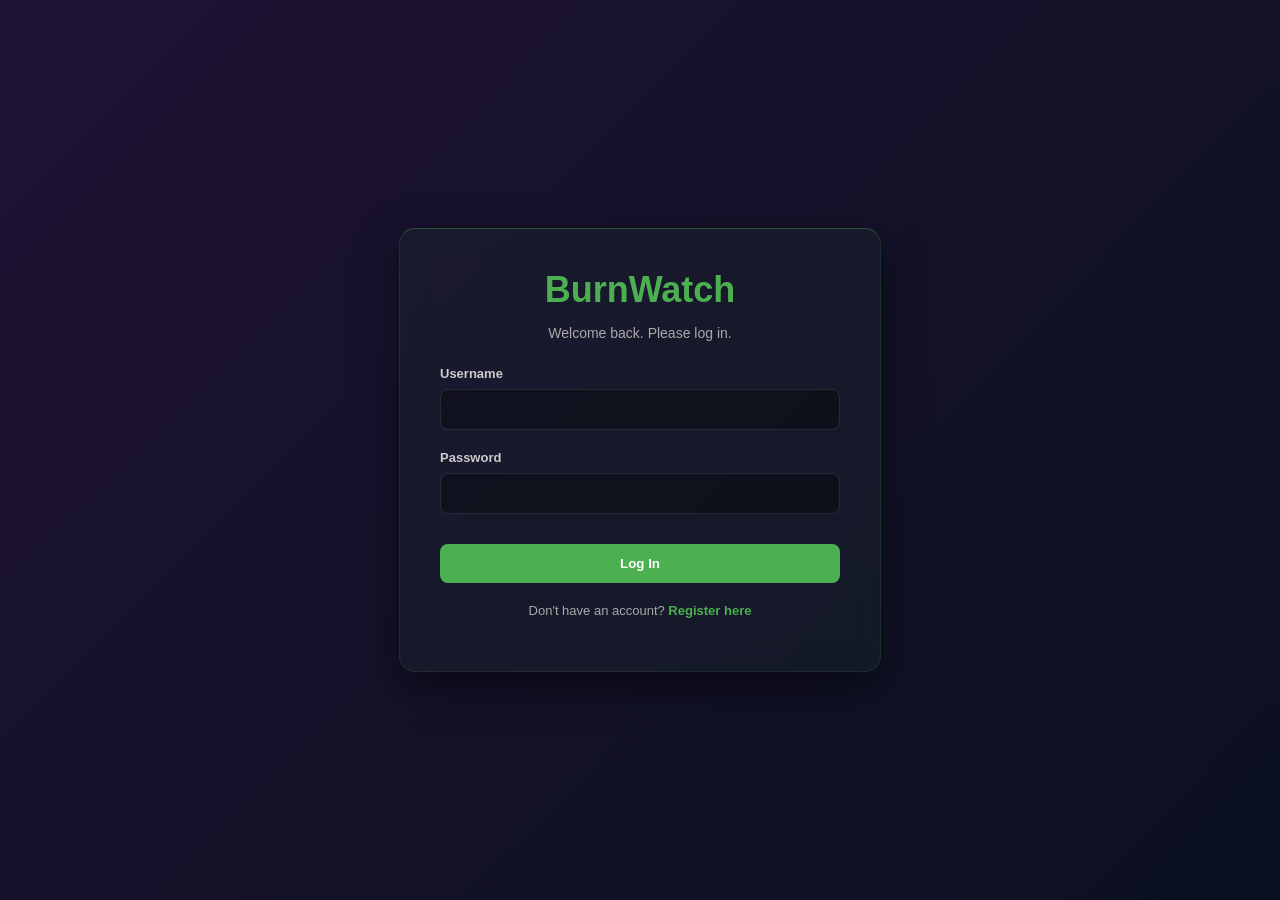
==== commit f934706b: "Add files via upload" ====
--- a/Burn Watch/index.html
+++ b/Burn Watch/index.html
@@ -79,6 +79,11 @@
                 <li><button class="nav-btn" onclick="switchView('profile-view')">
                     <span class="icon">👤</span> <span class="nav-text">Profile</span>
                 </button></li>
+                <li style="margin-top: auto; padding-top: 20px;">
+                    <button class="nav-btn" onclick="logoutUser()" style="color: #F44336;">
+                        <span class="icon">🚪</span> <span class="nav-text">Log Out</span>
+                    </button>
+                </li>
             </ul>
         </aside>
 
@@ -87,7 +92,7 @@
             <section id="dashboard-view" class="view-section active">
                 <h2>Welcome back, <span id="dash-name">User</span></h2>
                 <div class="dashboard-grid">
-                    <div class="dash-card" onclick="document.getElementById('baseline-modal').style.display='flex'">
+                    <div class="dash-card card-baseline" onclick="document.getElementById('baseline-modal').style.display='flex'">
                         <h3>📝 Baseline Assessment</h3>
                         <p>Take the OLBI inventory.</p>
                     </div>
@@ -95,11 +100,11 @@
                         <h3>📊 Log Daily Metrics</h3>
                         <p>Update your BurnScore.</p>
                     </div>
-                    <div class="dash-card">
+                    <div class="dash-card card-graph" onclick="window.location.href='graph.html'">
                         <h3>📈 BurnGraph</h3>
                         <p>View your 7-day prediction.</p>
                     </div>
-                    <div class="dash-card panic-card" onclick="alert('🚨 STRESS DETECTED: Try the 20-20-20 rule to reduce strain.')">
+                    <div class="dash-card panic-card" onclick="window.location.href='panicbutton.html'">
                         <h3>🚨 I'm Feeling Stressed</h3>
                         <p>Instant recovery intervention.</p>
                     </div>
@@ -195,4 +200,4 @@
 
     <script src="script.js"></script>
 </body>
-</html>
+</html>
--- a/Burn Watch/style.css
+++ b/Burn Watch/style.css
@@ -340,3 +340,26 @@
     box-sizing: border-box; font-family: inherit;
 }
 input[type="number"]:focus { outline: none; border-color: #4CAF50; }
+/* Custom Scrollbox for the 16 OLBI Questions */
+.questions-scroll-box {
+    max-height: 50vh; /* Takes up 50% of the screen height */
+    overflow-y: auto; /* Adds a scrollbar if the questions are too long */
+    padding-right: 15px;
+    margin-bottom: 20px;
+}
+
+/* Make the scrollbar look premium and dark */
+.questions-scroll-box::-webkit-scrollbar {
+    width: 8px;
+}
+.questions-scroll-box::-webkit-scrollbar-track {
+    background: rgba(255, 255, 255, 0.05); 
+    border-radius: 4px;
+}
+.questions-scroll-box::-webkit-scrollbar-thumb {
+    background: rgba(76, 175, 80, 0.4); 
+    border-radius: 4px;
+}
+.questions-scroll-box::-webkit-scrollbar-thumb:hover {
+    background: rgba(76, 175, 80, 0.7); 
+}
